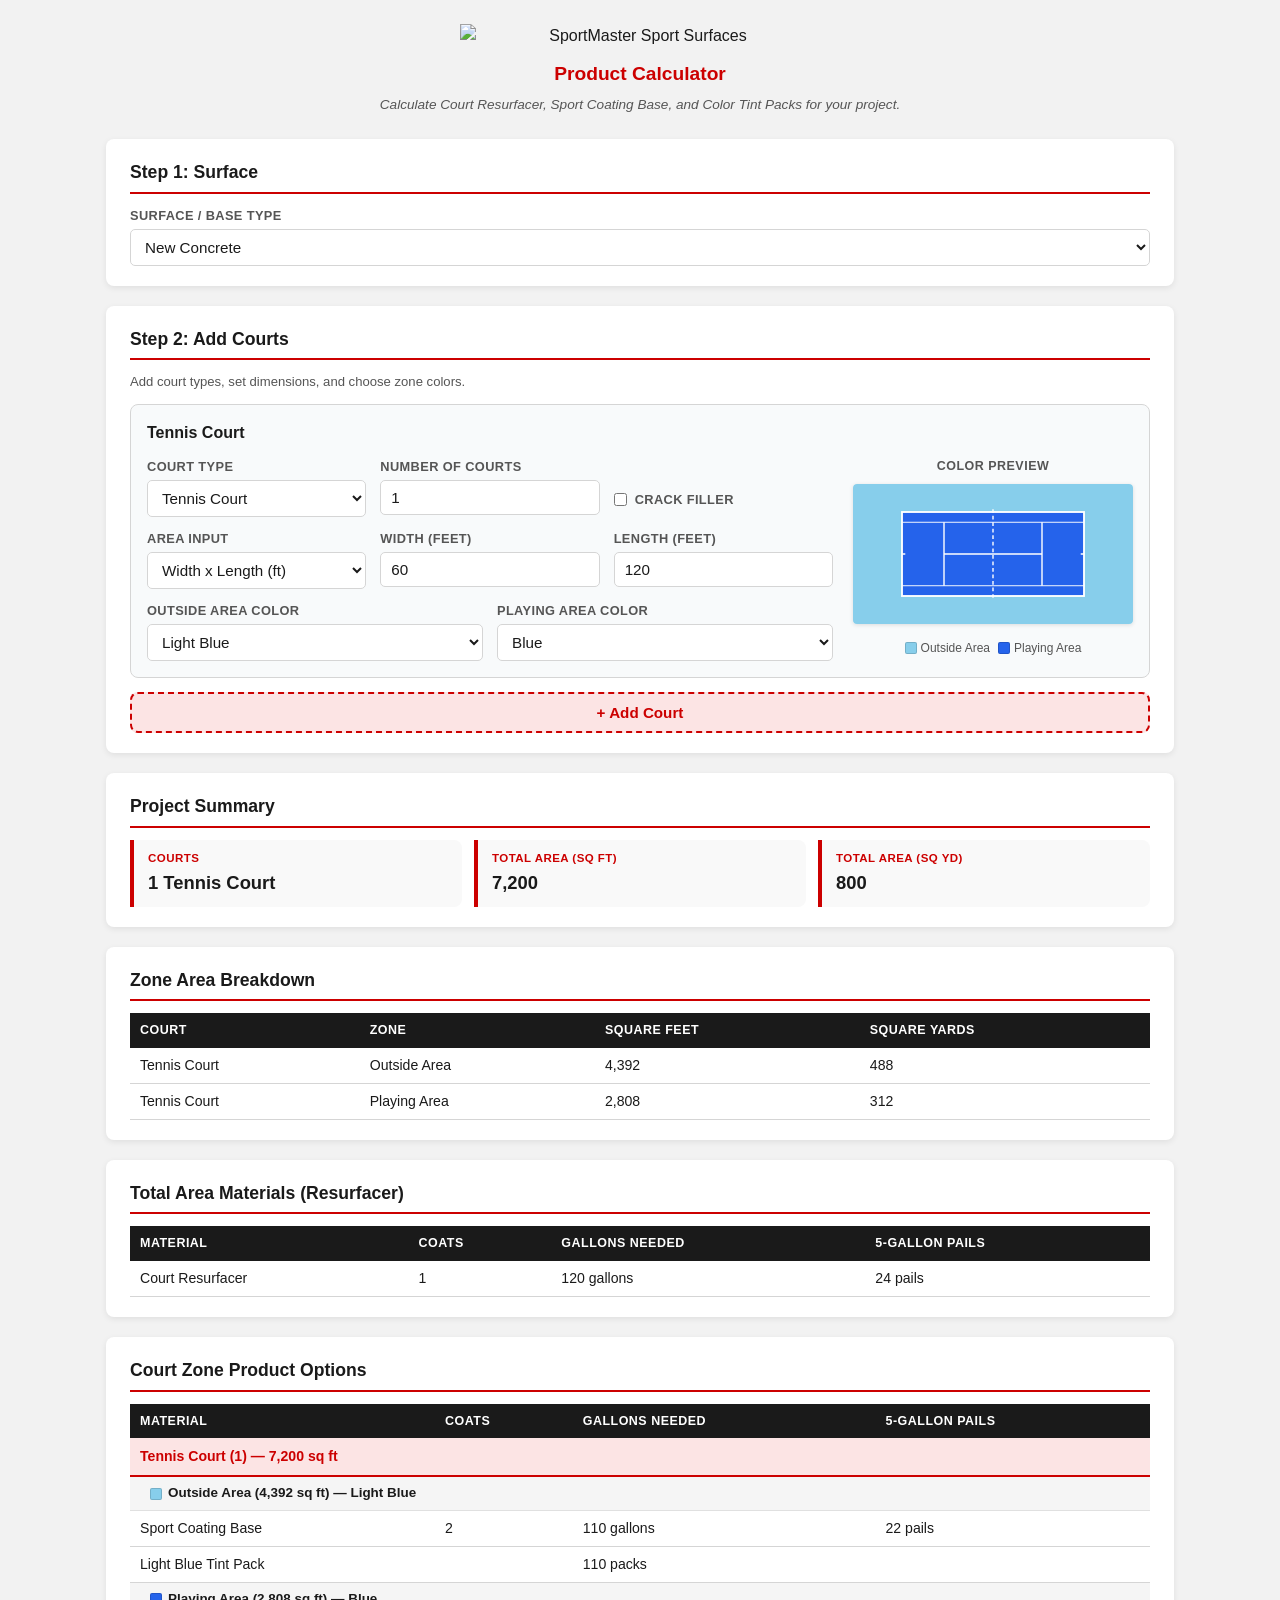
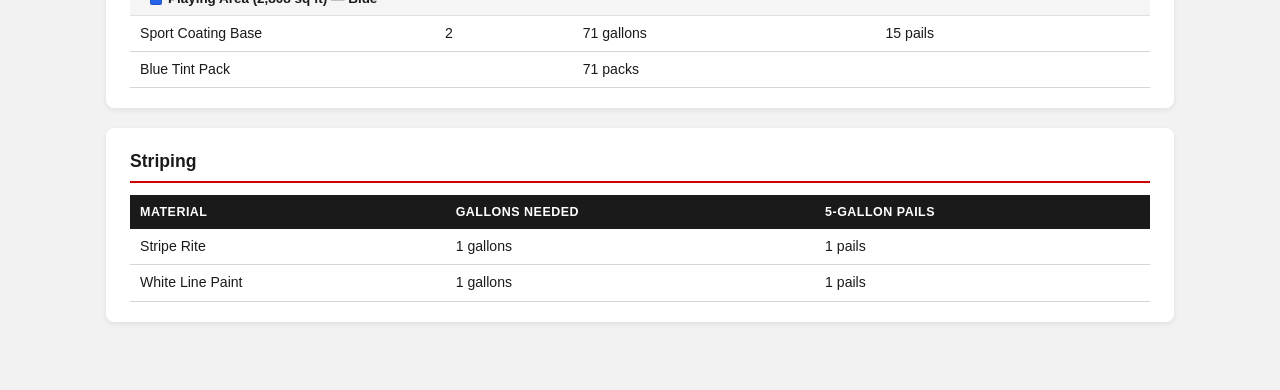
==== index.html @ c49e7ad5 "Add 5-Gallon Pails column to materials tables Divides gallons by 5 (rounded up) to show pail count a" ====
<!doctype html>
<html lang="en">
<head>
  <meta charset="UTF-8" />
  <meta name="viewport" content="width=device-width, initial-scale=1.0" />
  <title>Surface 1 Sport Coatings — Product Calculator</title>
  <link rel="stylesheet" href="styles.css" />
</head>
<body>
  <main class="container">
    <header>
      <img src="logo.svg" alt="SportMaster Sport Surfaces" class="header-logo" />
      <h2 class="header-subtitle">Product Calculator</h2>
      <p>Calculate Court Resurfacer, Sport Coating Base, and Color Tint Packs for your project.</p>
    </header>

    <!-- ─── Step 1: Surface ─── -->
    <section class="card" aria-label="Surface">
      <h2>Step 1: Surface</h2>
      <div class="form-row">
        <label>
          <span>Surface / Base Type</span>
          <select id="surfaceType">
            <option value="concrete">New Concrete</option>
            <option value="asphalt">New Asphalt</option>
            <option value="existingConcrete">Existing Concrete</option>
            <option value="existingAsphalt">Existing Asphalt</option>
          </select>
        </label>
      </div>
    </section>

    <!-- ─── Step 2: Court Entries ─── -->
    <section class="card" aria-label="Court Entries">
      <h2>Step 2: Add Courts</h2>
      <p class="step-hint">Add court types, set dimensions, and choose zone colors.</p>
      <div id="courtEntriesContainer"></div>
      <button id="addCourtBtn" class="btn-add">+ Add Court</button>
    </section>

    <!-- ─── Project Summary ─── -->
    <section class="card" aria-label="Summary">
      <h2>Project Summary</h2>
      <div id="summaryGrid" class="summary-grid"></div>
    </section>

    <!-- ─── Zone Area Breakdown ─── -->
    <section class="card" aria-label="Zone Areas">
      <h2>Zone Area Breakdown</h2>
      <table>
        <thead>
          <tr><th>Court</th><th>Zone</th><th>Square Feet</th><th>Square Yards</th></tr>
        </thead>
        <tbody id="zoneAreasBody"></tbody>
      </table>
    </section>

    <!-- ─── Crack Filler ─── -->
    <section class="card hidden" id="crackFillerSection" aria-label="Crack Filler">
      <h2>Crack Filler Estimates</h2>
      <p class="disclaimer">Coverage rates may vary depending on width and depth of the cracks.</p>
      <table>
        <thead>
          <tr><th></th><th>Court</th><th>Product</th><th>Linear Ft / Gallon</th><th>Recommended Width</th><th>Gallons Needed (Est.)</th></tr>
        </thead>
        <tbody id="crackBody"></tbody>
      </table>
    </section>

    <!-- ─── Total Area Materials ─── -->
    <section class="card" aria-label="Total Area Materials">
      <h2>Total Area Materials (Resurfacer)</h2>
      <table>
        <thead>
          <tr><th>Material</th><th>Coats</th><th>Gallons Needed</th><th>5-Gallon Pails</th></tr>
        </thead>
        <tbody id="totalAreaBody"></tbody>
      </table>
    </section>

    <!-- ─── Zone Product Options ─── -->
    <section class="card" aria-label="Zone Products">
      <h2>Court Zone Product Options</h2>
      <table>
        <thead>
          <tr><th>Material</th><th>Coats</th><th>Gallons Needed</th><th>5-Gallon Pails</th></tr>
        </thead>
        <tbody id="zoneProductsBody"></tbody>
      </table>
    </section>

    <!-- ─── Striping ─── -->
    <section class="card" aria-label="Striping">
      <h2>Striping</h2>
      <table>
        <thead>
          <tr><th>Material</th><th>Gallons Needed</th><th>5-Gallon Pails</th></tr>
        </thead>
        <tbody id="stripingBody"></tbody>
      </table>
    </section>
  </main>

  <script src="script.js"></script>
</body>
</html>
---- styles.css ----
/* ── Reset & Base ── */
*,
*::before,
*::after { box-sizing: border-box; margin: 0; padding: 0; }

:root {
  --bg: #f2f2f2;
  --card-bg: #ffffff;
  --accent: #CC0000;
  --accent-light: #E03030;
  --accent-pale: #fce4e4;
  --accent-dark: #1A1A1A;
  --text: #1A1A1A;
  --text-muted: #555555;
  --border: #d5d5d5;
  --highlight: #fff9c4;
  --radius: 8px;
  --shadow: 0 2px 6px rgba(0,0,0,0.08);
}

body {
  font-family: -apple-system, BlinkMacSystemFont, "Segoe UI", Roboto, Helvetica, Arial, sans-serif;
  background: var(--bg);
  color: var(--text);
  line-height: 1.5;
}

.container {
  max-width: 1100px;
  margin: 0 auto;
  padding: 24px 16px 48px;
}

/* ── Header ── */
header {
  text-align: center;
  margin-bottom: 24px;
}
header h1 {
  font-size: 1.75rem;
  color: var(--accent-dark);
}
.header-logo {
  max-width: 360px;
  height: auto;
  margin: 0 auto 12px;
  display: block;
}
header .header-subtitle {
  font-size: 1.2rem;
  color: var(--accent);
  font-weight: 600;
  border-bottom: none;
  padding-bottom: 0;
  margin-bottom: 6px;
}
header p {
  margin-top: 6px;
  font-size: 0.85rem;
  color: var(--text-muted);
  font-style: italic;
}

/* ── Cards ── */
.card {
  background: var(--card-bg);
  border-radius: var(--radius);
  box-shadow: var(--shadow);
  padding: 20px 24px;
  margin-bottom: 20px;
  overflow-x: auto;
}
.card h2 {
  font-size: 1.1rem;
  color: var(--accent-dark);
  margin-bottom: 12px;
  padding-bottom: 6px;
  border-bottom: 2px solid var(--accent);
}
.step-hint {
  font-size: 0.82rem;
  color: var(--text-muted);
  margin-bottom: 12px;
}
.disclaimer {
  font-size: 0.8rem;
  color: var(--text-muted);
  font-style: italic;
  margin-bottom: 10px;
}

/* ── Form Layout ── */
.form-row {
  display: grid;
  grid-template-columns: repeat(auto-fit, minmax(200px, 1fr));
  gap: 14px;
}
label {
  display: flex;
  flex-direction: column;
  gap: 4px;
}
label.checkbox-label {
  flex-direction: row;
  align-items: center;
  gap: 8px;
  cursor: pointer;
  align-self: end;
  padding-bottom: 8px;
}
label > span {
  font-size: 0.8rem;
  font-weight: 600;
  color: var(--text-muted);
  text-transform: uppercase;
  letter-spacing: 0.03em;
}
select,
input[type="number"],
input[type="text"],
input[type="email"],
input[type="tel"] {
  padding: 8px 10px;
  border: 1px solid var(--border);
  border-radius: 5px;
  font-size: 0.95rem;
  background: #fff;
  color: var(--text);
  transition: border-color 0.15s;
}
input[readonly] {
  background: #f5f5f5;
  font-weight: 600;
  cursor: default;
}
select:disabled {
  background: #f5f5f5;
  cursor: default;
  opacity: 0.8;
}
select:focus,
input:focus {
  outline: none;
  border-color: var(--accent);
  box-shadow: 0 0 0 2px rgba(204, 0, 0, 0.15);
}
.input-highlight {
  background: var(--highlight);
}
.hidden { display: none !important; }

/* ── Summary Grid ── */
.summary-grid {
  display: grid;
  grid-template-columns: repeat(auto-fit, minmax(150px, 1fr));
  gap: 12px;
}
.summary-item {
  background: #f9f9f9;
  border-left: 4px solid var(--accent);
  border-radius: 0 var(--radius) var(--radius) 0;
  padding: 10px 14px;
  display: flex;
  flex-direction: column;
  gap: 2px;
}
.summary-item .label {
  font-size: 0.72rem;
  font-weight: 600;
  text-transform: uppercase;
  color: var(--accent);
  letter-spacing: 0.04em;
}
.summary-item .value {
  font-size: 1.15rem;
  font-weight: 700;
  color: var(--text);
}

/* ── Tables ── */
table {
  width: 100%;
  border-collapse: collapse;
  font-size: 0.88rem;
}
thead th {
  background: var(--accent-dark);
  color: #fff;
  padding: 8px 10px;
  text-align: left;
  font-weight: 600;
  font-size: 0.78rem;
  text-transform: uppercase;
  letter-spacing: 0.04em;
}
tbody td {
  padding: 7px 10px;
  border-bottom: 1px solid var(--border);
}
tbody tr:hover {
  background: #f7f9fb;
}
.zone-header td {
  background: #fce4e4;
  font-weight: 700;
  color: var(--accent);
  padding: 8px 10px;
  border-bottom: 2px solid var(--accent);
}
.zone-subheader td {
  background: #f5f5f5;
  font-weight: 600;
  color: var(--text);
  padding: 6px 10px 6px 20px;
  border-bottom: 1px solid #e0e0e0;
  font-size: 0.84rem;
}

/* ── Court Entry Cards ── */
.court-entry-card {
  background: #f8fafb;
  border: 1px solid var(--border);
  border-radius: var(--radius);
  padding: 16px;
  margin-bottom: 14px;
}
.entry-header {
  display: flex;
  justify-content: space-between;
  align-items: center;
  margin-bottom: 12px;
}
.entry-header h3 {
  font-size: 1rem;
  color: var(--accent-dark);
  margin: 0;
}
.entry-body {
  display: grid;
  grid-template-columns: 1fr 280px;
  gap: 20px;
  align-items: start;
}
.entry-fields {
  display: flex;
  flex-direction: column;
  gap: 12px;
}

/* ── Court Preview ── */
.entry-preview {
  display: flex;
  flex-direction: column;
  align-items: center;
  gap: 8px;
}
.preview-label {
  font-size: 0.78rem;
  font-weight: 600;
  color: var(--text-muted);
  text-transform: uppercase;
  letter-spacing: 0.04em;
}
.preview-svg {
  width: 100%;
  max-width: 280px;
}
.court-svg {
  width: 100%;
  height: auto;
  border-radius: 4px;
  box-shadow: 0 1px 4px rgba(0,0,0,0.12);
}
.preview-legend {
  display: flex;
  flex-wrap: wrap;
  gap: 8px;
  justify-content: center;
}
.legend-item {
  display: inline-flex;
  align-items: center;
  gap: 4px;
  font-size: 0.75rem;
  color: var(--text-muted);
}
.legend-swatch {
  display: inline-block;
  width: 12px;
  height: 12px;
  border-radius: 2px;
  border: 1px solid rgba(0,0,0,0.15);
}

/* ── Buttons ── */
.btn-add {
  display: block;
  width: 100%;
  padding: 10px;
  margin-top: 8px;
  background: #fce4e4;
  color: var(--accent);
  border: 2px dashed var(--accent);
  border-radius: var(--radius);
  font-size: 0.95rem;
  font-weight: 600;
  cursor: pointer;
  transition: background 0.15s, border-color 0.15s;
}
.btn-add:hover {
  background: #f5c6c6;
  border-color: #990000;
}
.btn-remove {
  padding: 4px 12px;
  background: #fff;
  color: #c0392b;
  border: 1px solid #e74c3c;
  border-radius: 4px;
  font-size: 0.8rem;
  font-weight: 600;
  cursor: pointer;
  transition: background 0.15s;
}
.btn-remove:hover {
  background: #fde8e8;
}

/* ── Responsive ── */
@media (max-width: 700px) {
  .entry-body {
    grid-template-columns: 1fr;
  }
  .entry-preview {
    order: -1;
  }
  .form-row { grid-template-columns: 1fr; }
  .summary-grid { grid-template-columns: 1fr 1fr; }
  table { font-size: 0.8rem; }
  thead th, tbody td { padding: 6px 6px; }
}
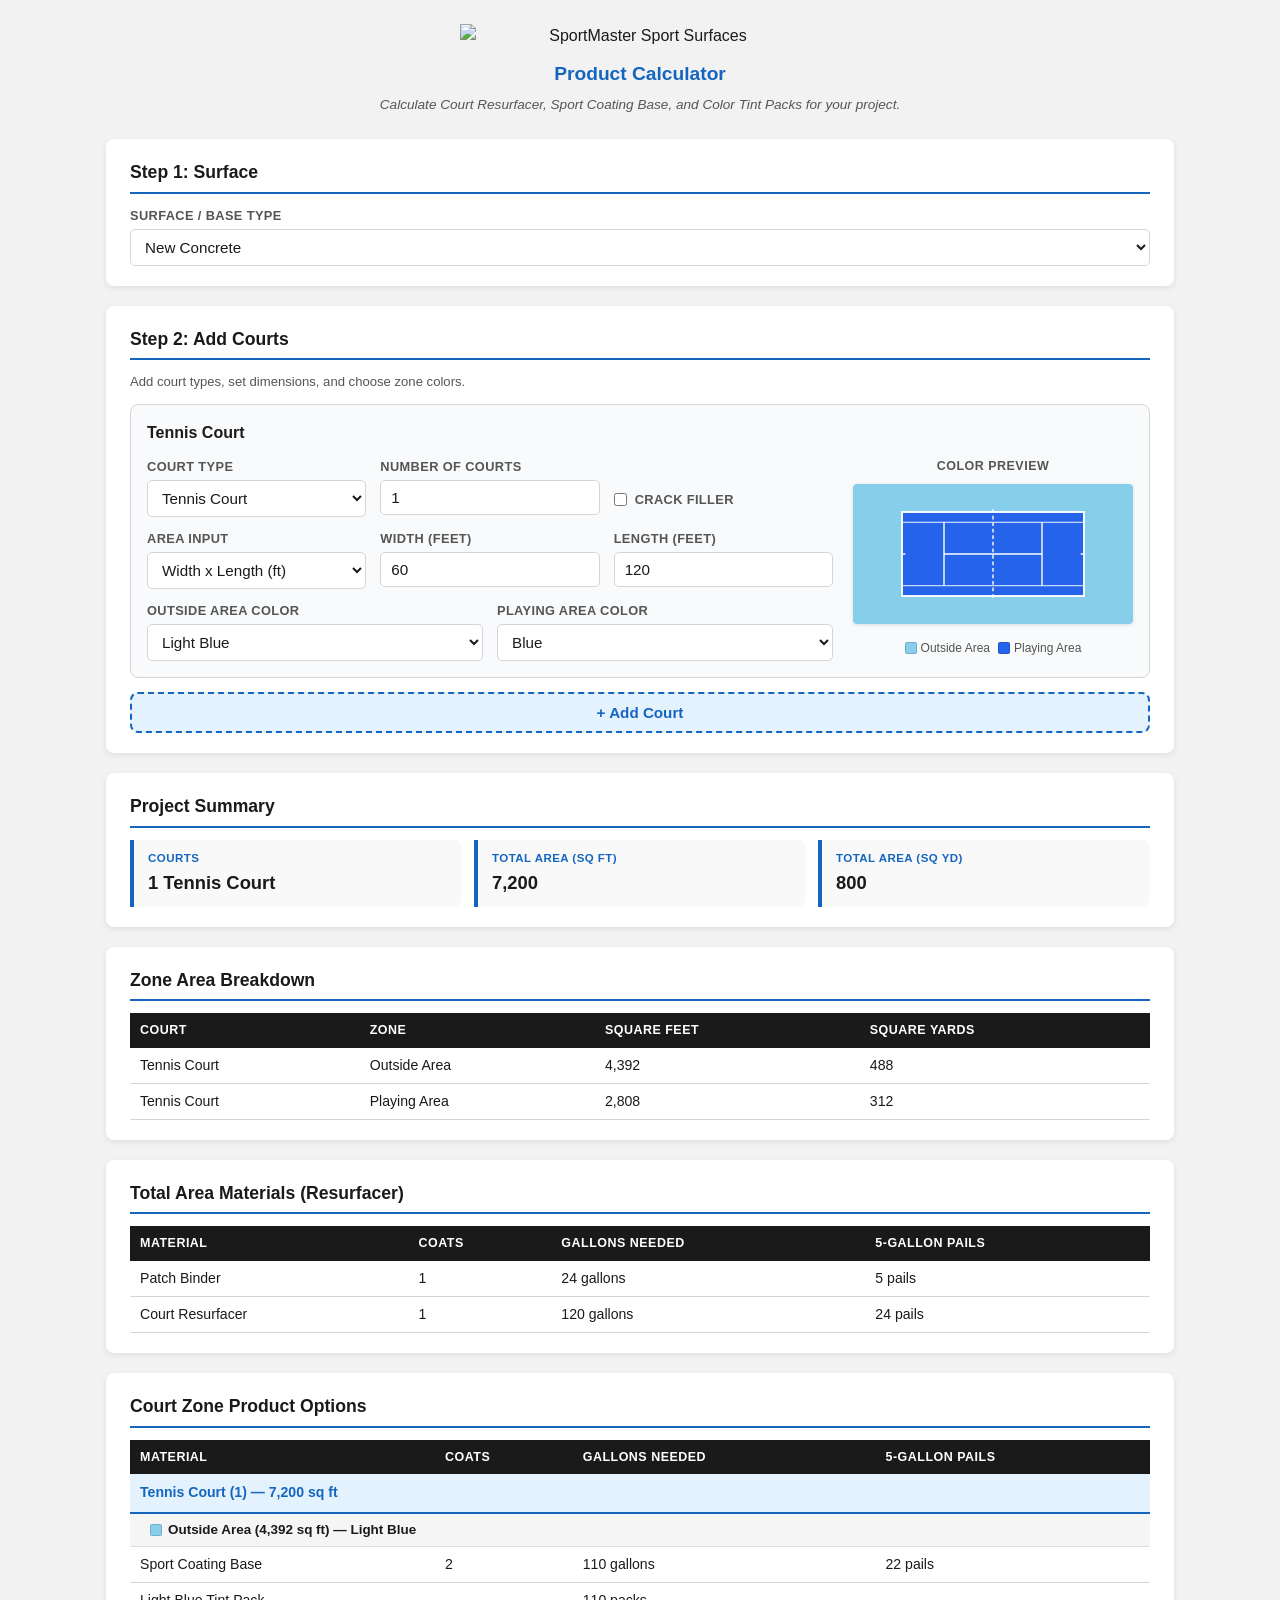
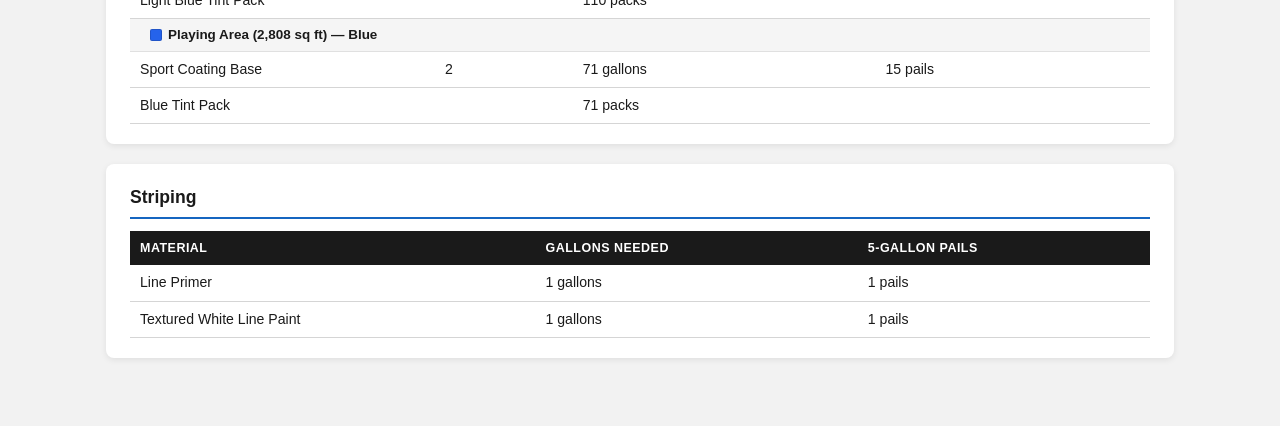
==== commit 434d1396: "Simplify crack filler to single product and rename striping materials - Replace three crack filler o" ====
--- a/index.html
+++ b/index.html
@@ -61,7 +61,7 @@
       <p class="disclaimer">Coverage rates may vary depending on width and depth of the cracks.</p>
       <table>
         <thead>
-          <tr><th></th><th>Court</th><th>Product</th><th>Linear Ft / Gallon</th><th>Recommended Width</th><th>Gallons Needed (Est.)</th></tr>
+          <tr><th>Product</th><th>Recommended Width</th><th>Gallons Needed (Est.)</th><th>5-Gallon Pails</th></tr>
         </thead>
         <tbody id="crackBody"></tbody>
       </table>
--- a/styles.css
+++ b/styles.css
@@ -6,9 +6,9 @@
 :root {
   --bg: #f2f2f2;
   --card-bg: #ffffff;
-  --accent: #CC0000;
-  --accent-light: #E03030;
-  --accent-pale: #fce4e4;
+  --accent: #1565C0;
+  --accent-light: #1E88E5;
+  --accent-pale: #e3f2fd;
   --accent-dark: #1A1A1A;
   --text: #1A1A1A;
   --text-muted: #555555;
@@ -142,7 +142,7 @@
 input:focus {
   outline: none;
   border-color: var(--accent);
-  box-shadow: 0 0 0 2px rgba(204, 0, 0, 0.15);
+  box-shadow: 0 0 0 2px rgba(21, 101, 192, 0.15);
 }
 .input-highlight {
   background: var(--highlight);
@@ -201,7 +201,7 @@
   background: #f7f9fb;
 }
 .zone-header td {
-  background: #fce4e4;
+  background: #e3f2fd;
   font-weight: 700;
   color: var(--accent);
   padding: 8px 10px;
@@ -298,7 +298,7 @@
   width: 100%;
   padding: 10px;
   margin-top: 8px;
-  background: #fce4e4;
+  background: #e3f2fd;
   color: var(--accent);
   border: 2px dashed var(--accent);
   border-radius: var(--radius);
@@ -308,8 +308,8 @@
   transition: background 0.15s, border-color 0.15s;
 }
 .btn-add:hover {
-  background: #f5c6c6;
-  border-color: #990000;
+  background: #bbdefb;
+  border-color: #0D47A1;
 }
 .btn-remove {
   padding: 4px 12px;
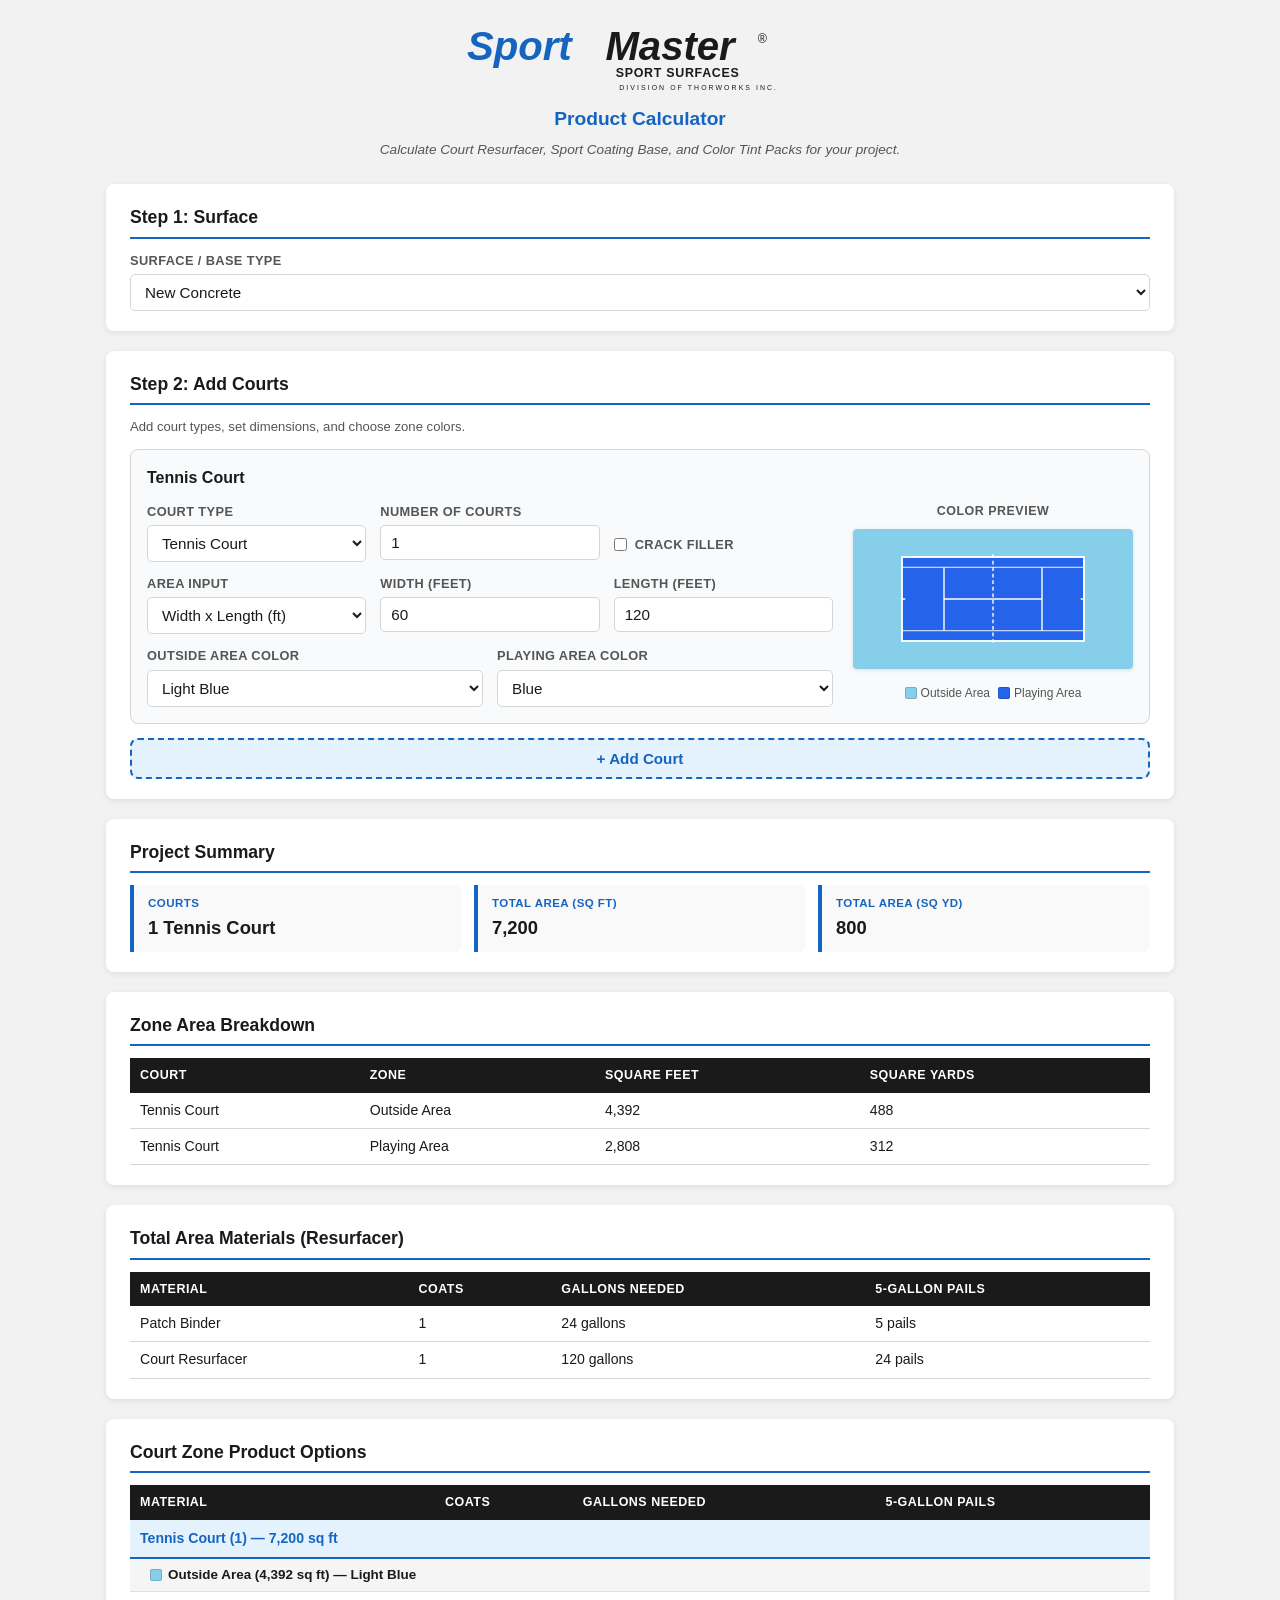
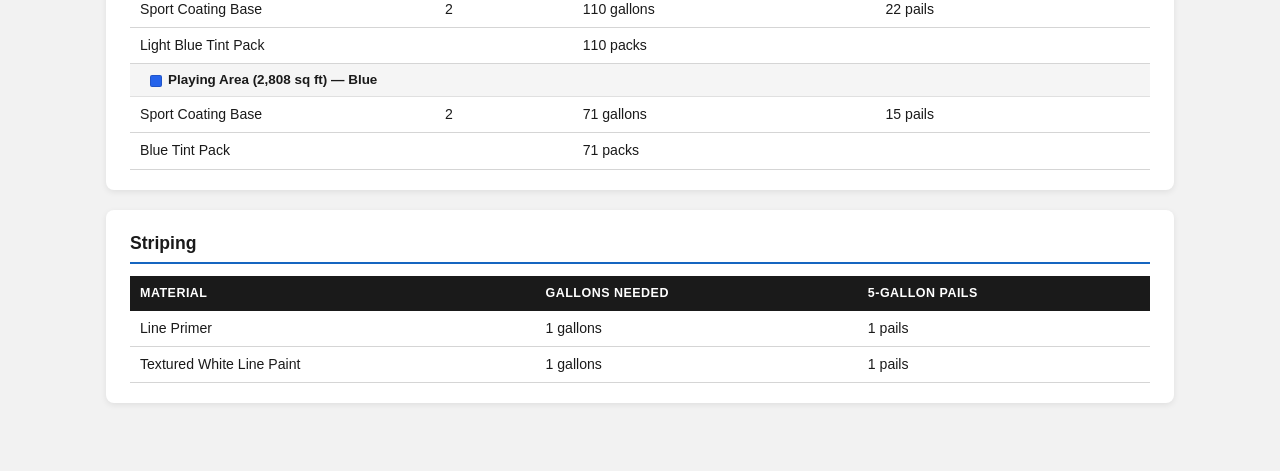
==== commit 37d715d1: "Inline logo SVG directly into HTML for reliable rendering External SVG via <img> tag can fail to ren" ====
--- a/index.html
+++ b/index.html
@@ -9,7 +9,20 @@
 <body>
   <main class="container">
     <header>
-      <img src="logo.svg" alt="SportMaster Sport Surfaces" class="header-logo" />
+      <svg xmlns="http://www.w3.org/2000/svg" viewBox="0 0 520 100" class="header-logo" role="img" aria-label="SportMaster Sport Surfaces">
+        <style>
+          .sport { font-family: 'Arial Black', 'Impact', sans-serif; font-size: 58px; font-weight: 900; font-style: italic; fill: #1565C0; }
+          .master { font-family: 'Arial Black', 'Impact', sans-serif; font-size: 58px; font-weight: 900; font-style: italic; fill: #1A1A1A; }
+          .reg { font-family: Arial, sans-serif; font-size: 18px; fill: #1A1A1A; }
+          .subtitle { font-family: Arial, sans-serif; font-size: 18px; font-weight: 700; fill: #1A1A1A; letter-spacing: 1px; }
+          .division { font-family: Arial, sans-serif; font-size: 10px; fill: #1A1A1A; letter-spacing: 3px; }
+        </style>
+        <text x="10" y="52" class="sport">Sport</text>
+        <text x="210" y="52" class="master">Master</text>
+        <text x="430" y="28" class="reg">&#174;</text>
+        <text x="225" y="76" class="subtitle">SPORT SURFACES</text>
+        <text x="230" y="95" class="division">DIVISION OF THORWORKS INC.</text>
+      </svg>
       <h2 class="header-subtitle">Product Calculator</h2>
       <p>Calculate Court Resurfacer, Sport Coating Base, and Color Tint Packs for your project.</p>
     </header>
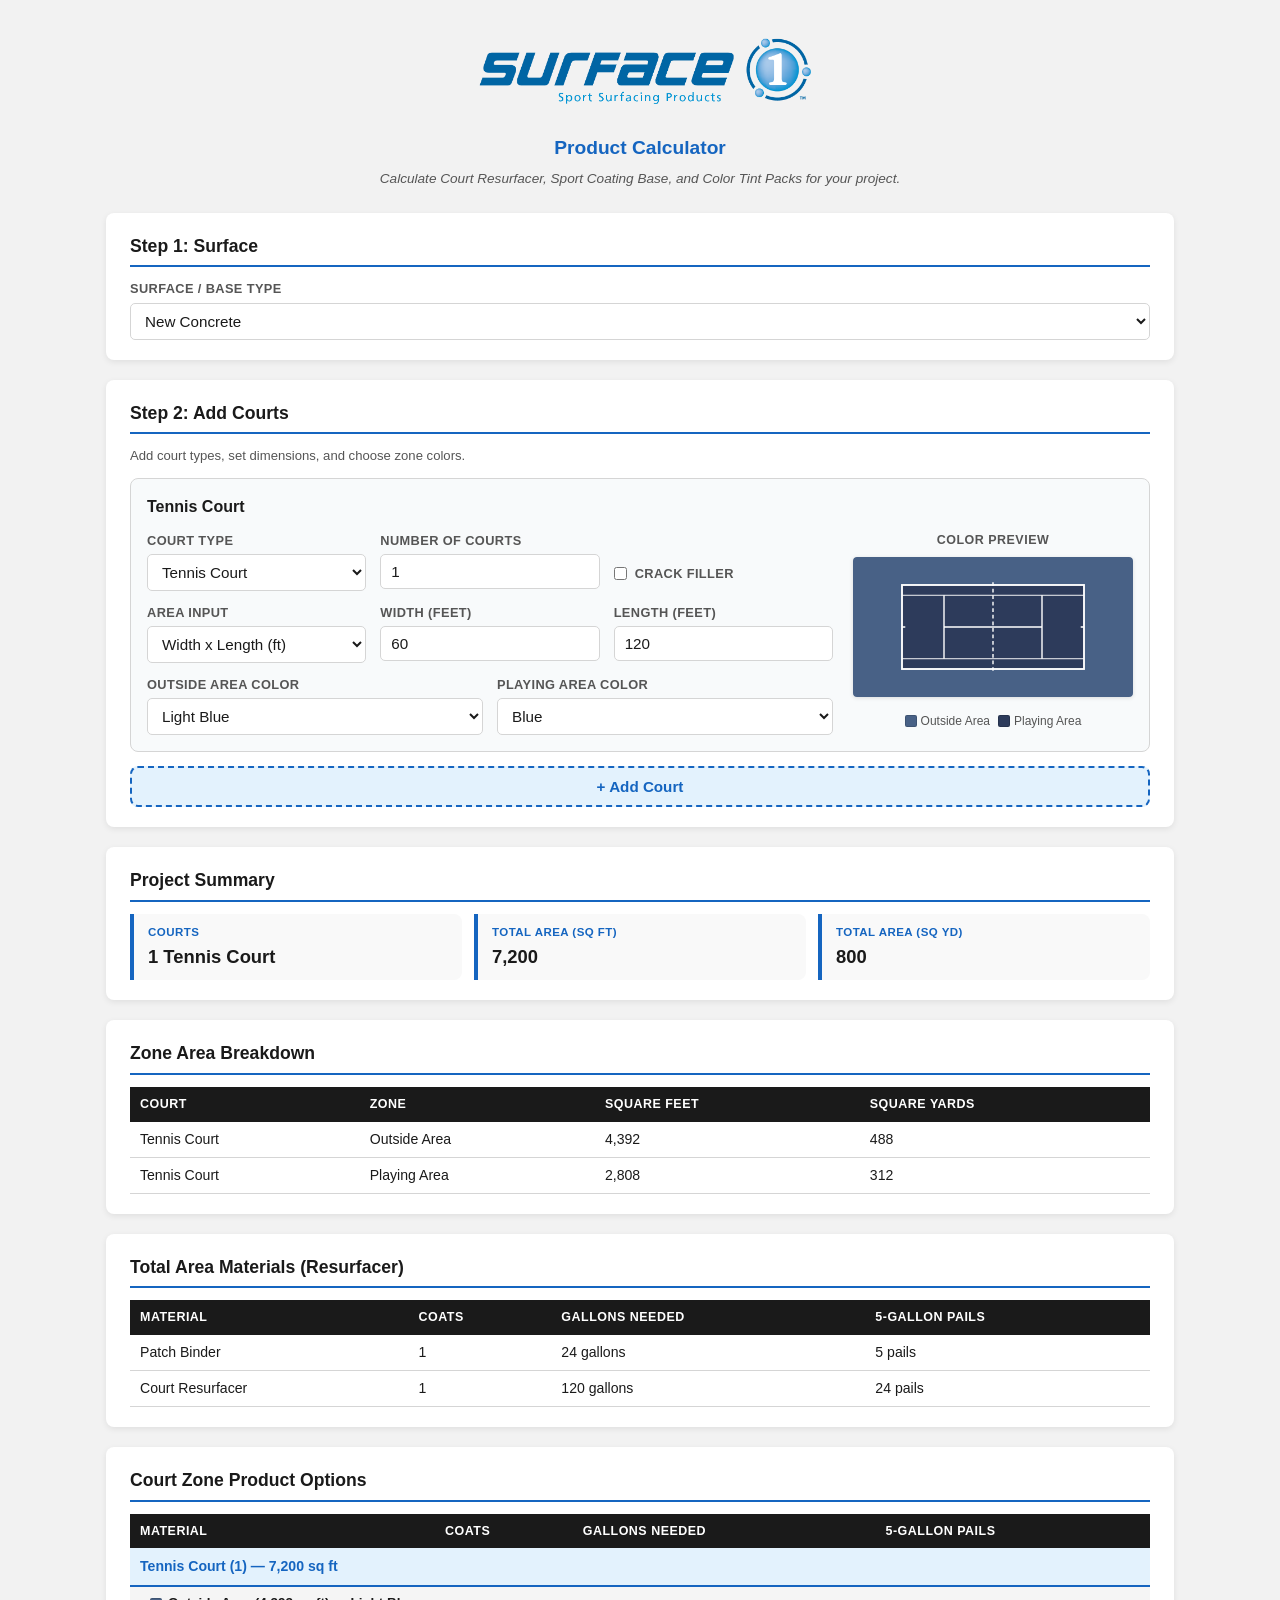
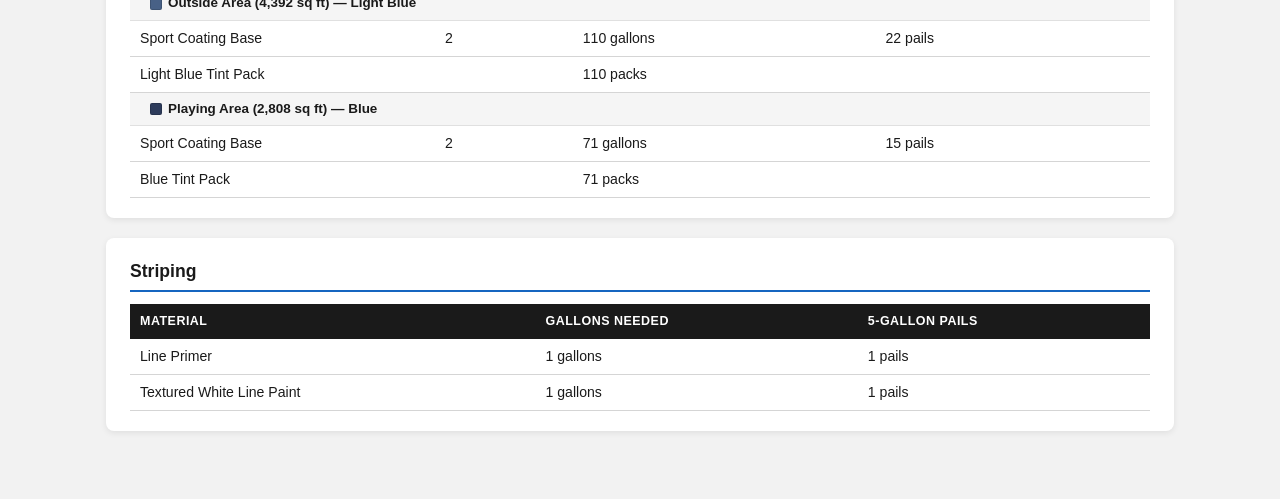
==== commit f49b9817: "Replace SportMaster SVG with Surface 1 logo PNG Use the correct Surface 1 branding logo from main br" ====
--- a/index.html
+++ b/index.html
@@ -9,20 +9,7 @@
 <body>
   <main class="container">
     <header>
-      <svg xmlns="http://www.w3.org/2000/svg" viewBox="0 0 520 100" class="header-logo" role="img" aria-label="SportMaster Sport Surfaces">
-        <style>
-          .sport { font-family: 'Arial Black', 'Impact', sans-serif; font-size: 58px; font-weight: 900; font-style: italic; fill: #1565C0; }
-          .master { font-family: 'Arial Black', 'Impact', sans-serif; font-size: 58px; font-weight: 900; font-style: italic; fill: #1A1A1A; }
-          .reg { font-family: Arial, sans-serif; font-size: 18px; fill: #1A1A1A; }
-          .subtitle { font-family: Arial, sans-serif; font-size: 18px; font-weight: 700; fill: #1A1A1A; letter-spacing: 1px; }
-          .division { font-family: Arial, sans-serif; font-size: 10px; fill: #1A1A1A; letter-spacing: 3px; }
-        </style>
-        <text x="10" y="52" class="sport">Sport</text>
-        <text x="210" y="52" class="master">Master</text>
-        <text x="430" y="28" class="reg">&#174;</text>
-        <text x="225" y="76" class="subtitle">SPORT SURFACES</text>
-        <text x="230" y="95" class="division">DIVISION OF THORWORKS INC.</text>
-      </svg>
+      <img src="Surface 1 Logo.png" alt="Surface 1 Sport Surfacing Products" class="header-logo" />
       <h2 class="header-subtitle">Product Calculator</h2>
       <p>Calculate Court Resurfacer, Sport Coating Base, and Color Tint Packs for your project.</p>
     </header>
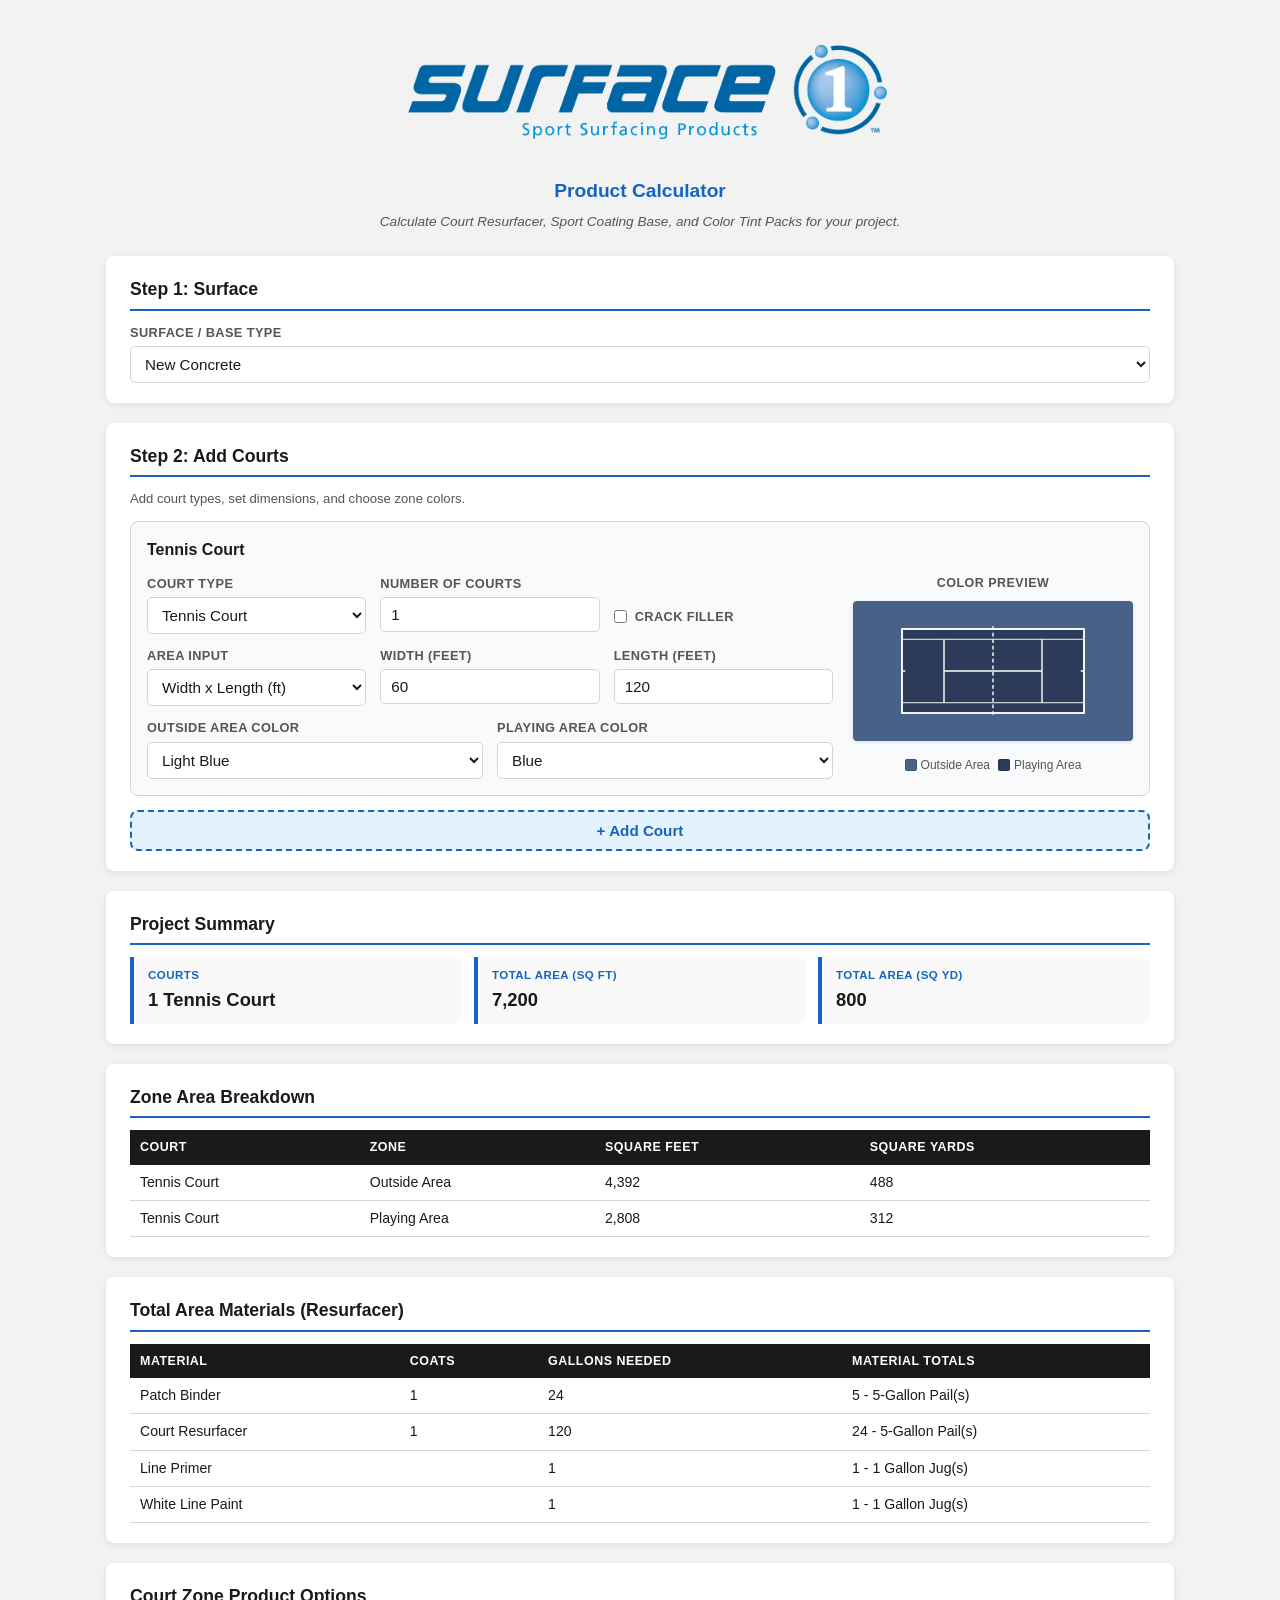
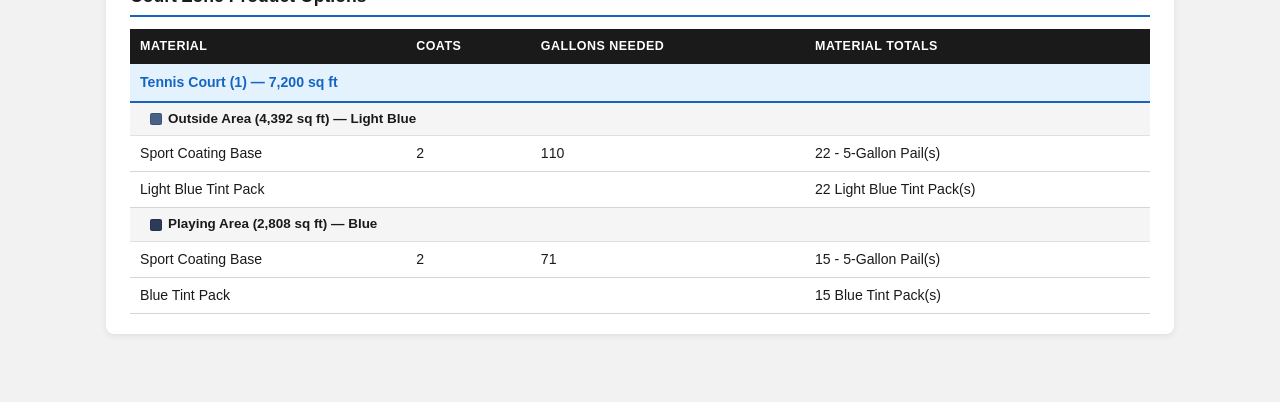
==== commit 478c548f: "Rename column to Material Totals, keep Gallons Needed, move striping - Renamed last column header fr" ====
--- a/index.html
+++ b/index.html
@@ -61,7 +61,7 @@
       <p class="disclaimer">Coverage rates may vary depending on width and depth of the cracks.</p>
       <table>
         <thead>
-          <tr><th>Product</th><th>Recommended Width</th><th>Gallons Needed (Est.)</th><th>5-Gallon Pails</th></tr>
+          <tr><th>Product</th><th>Recommended Width</th><th>Gallons Needed (Est.)</th><th>Material Totals</th></tr>
         </thead>
         <tbody id="crackBody"></tbody>
       </table>
@@ -72,7 +72,7 @@
       <h2>Total Area Materials (Resurfacer)</h2>
       <table>
         <thead>
-          <tr><th>Material</th><th>Coats</th><th>Gallons Needed</th><th>5-Gallon Pails</th></tr>
+          <tr><th>Material</th><th>Coats</th><th>Gallons Needed</th><th>Material Totals</th></tr>
         </thead>
         <tbody id="totalAreaBody"></tbody>
       </table>
@@ -83,22 +83,12 @@
       <h2>Court Zone Product Options</h2>
       <table>
         <thead>
-          <tr><th>Material</th><th>Coats</th><th>Gallons Needed</th><th>5-Gallon Pails</th></tr>
+          <tr><th>Material</th><th>Coats</th><th>Gallons Needed</th><th>Material Totals</th></tr>
         </thead>
         <tbody id="zoneProductsBody"></tbody>
       </table>
     </section>
 
-    <!-- ─── Striping ─── -->
-    <section class="card" aria-label="Striping">
-      <h2>Striping</h2>
-      <table>
-        <thead>
-          <tr><th>Material</th><th>Gallons Needed</th><th>5-Gallon Pails</th></tr>
-        </thead>
-        <tbody id="stripingBody"></tbody>
-      </table>
-    </section>
   </main>
 
   <script src="script.js"></script>
--- a/styles.css
+++ b/styles.css
@@ -41,7 +41,7 @@
   color: var(--accent-dark);
 }
 .header-logo {
-  max-width: 360px;
+  max-width: 520px;
   height: auto;
   margin: 0 auto 12px;
   display: block;
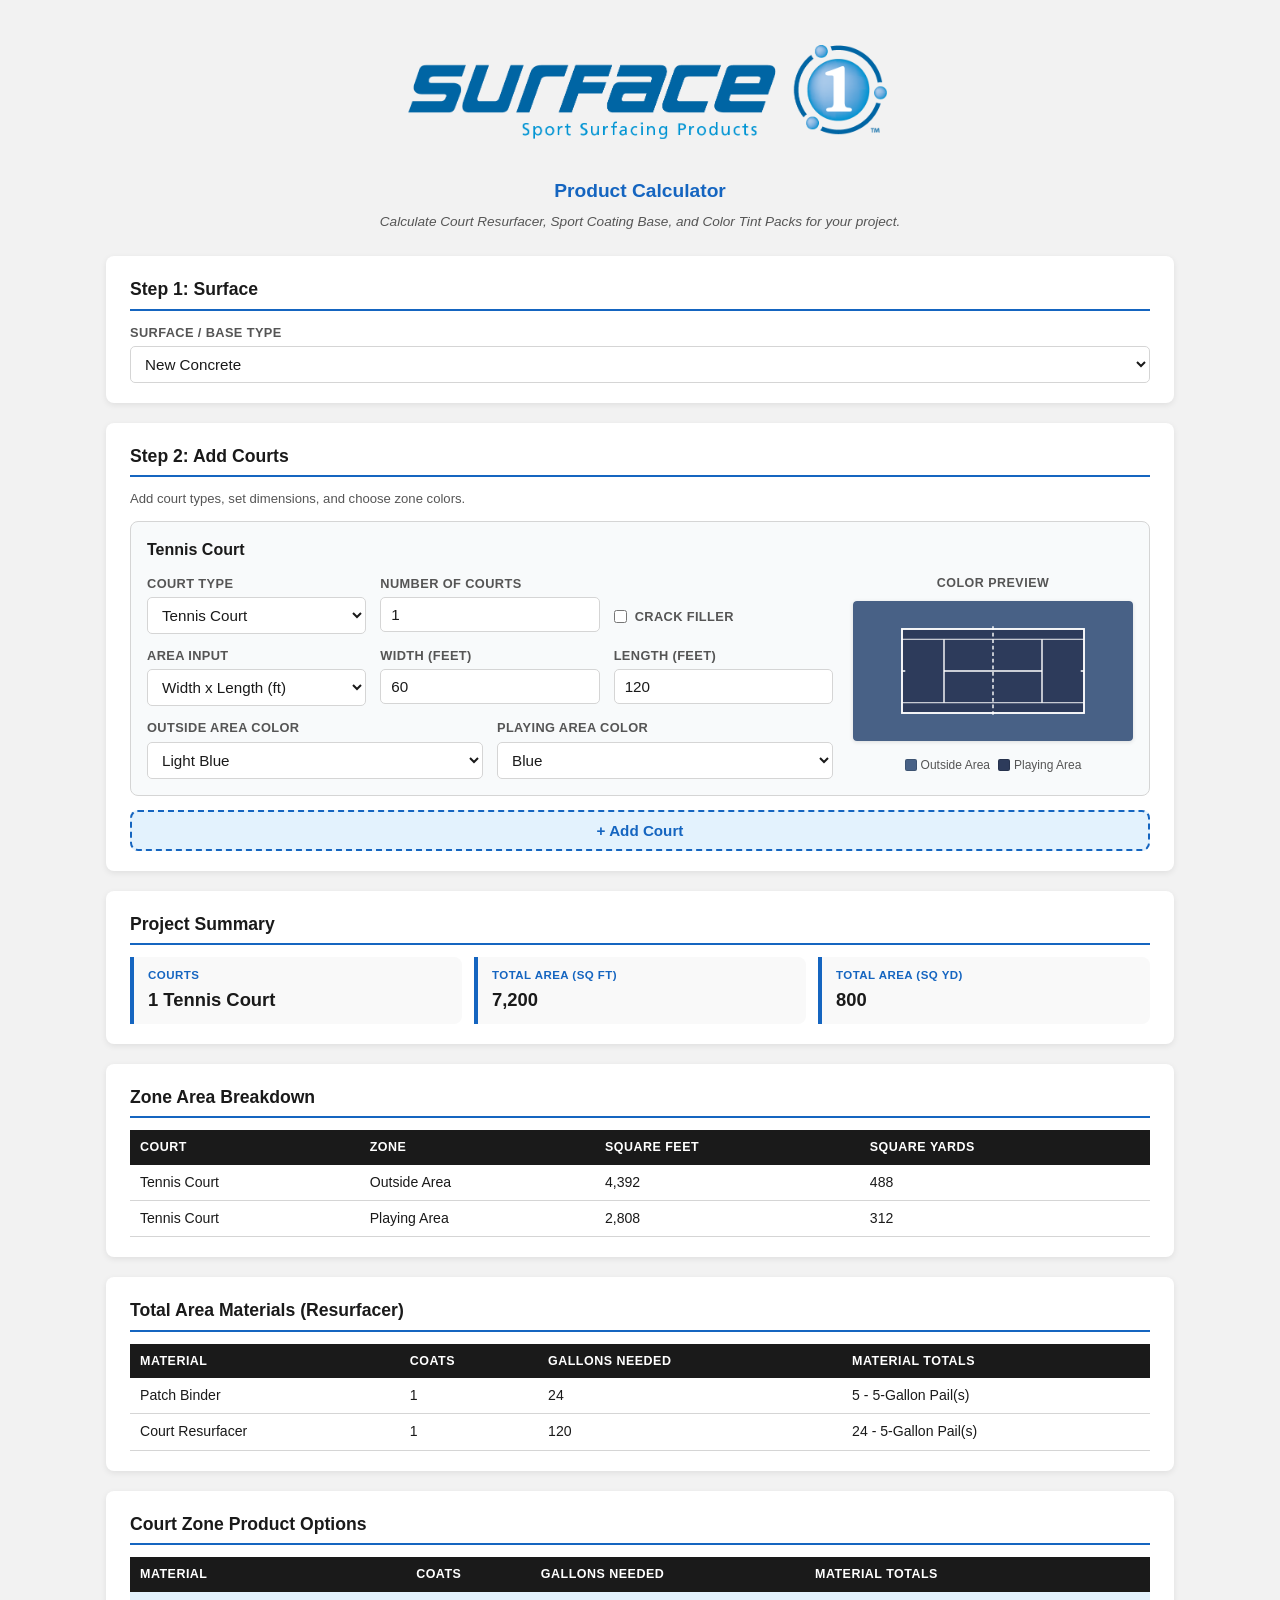
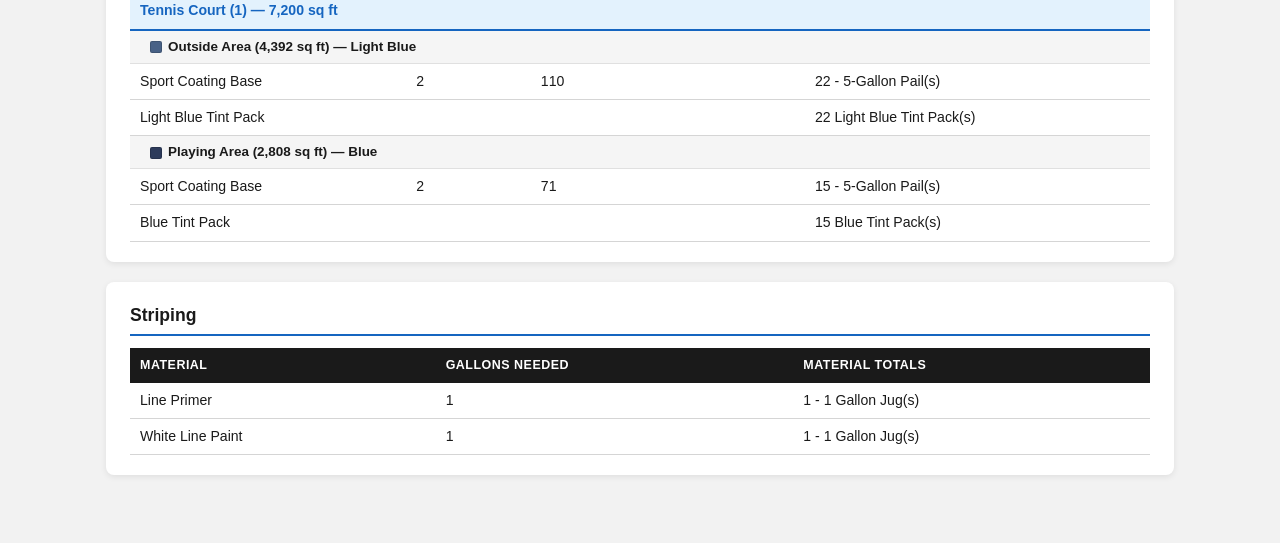
==== commit 73573416: "Restore separate Striping section, keep 4-column layout - Striping (Line Primer, White Line Paint) b" ====
--- a/index.html
+++ b/index.html
@@ -89,6 +89,17 @@
       </table>
     </section>
 
+    <!-- ─── Striping ─── -->
+    <section class="card" aria-label="Striping">
+      <h2>Striping</h2>
+      <table>
+        <thead>
+          <tr><th>Material</th><th>Gallons Needed</th><th>Material Totals</th></tr>
+        </thead>
+        <tbody id="stripingBody"></tbody>
+      </table>
+    </section>
+
   </main>
 
   <script src="script.js"></script>
